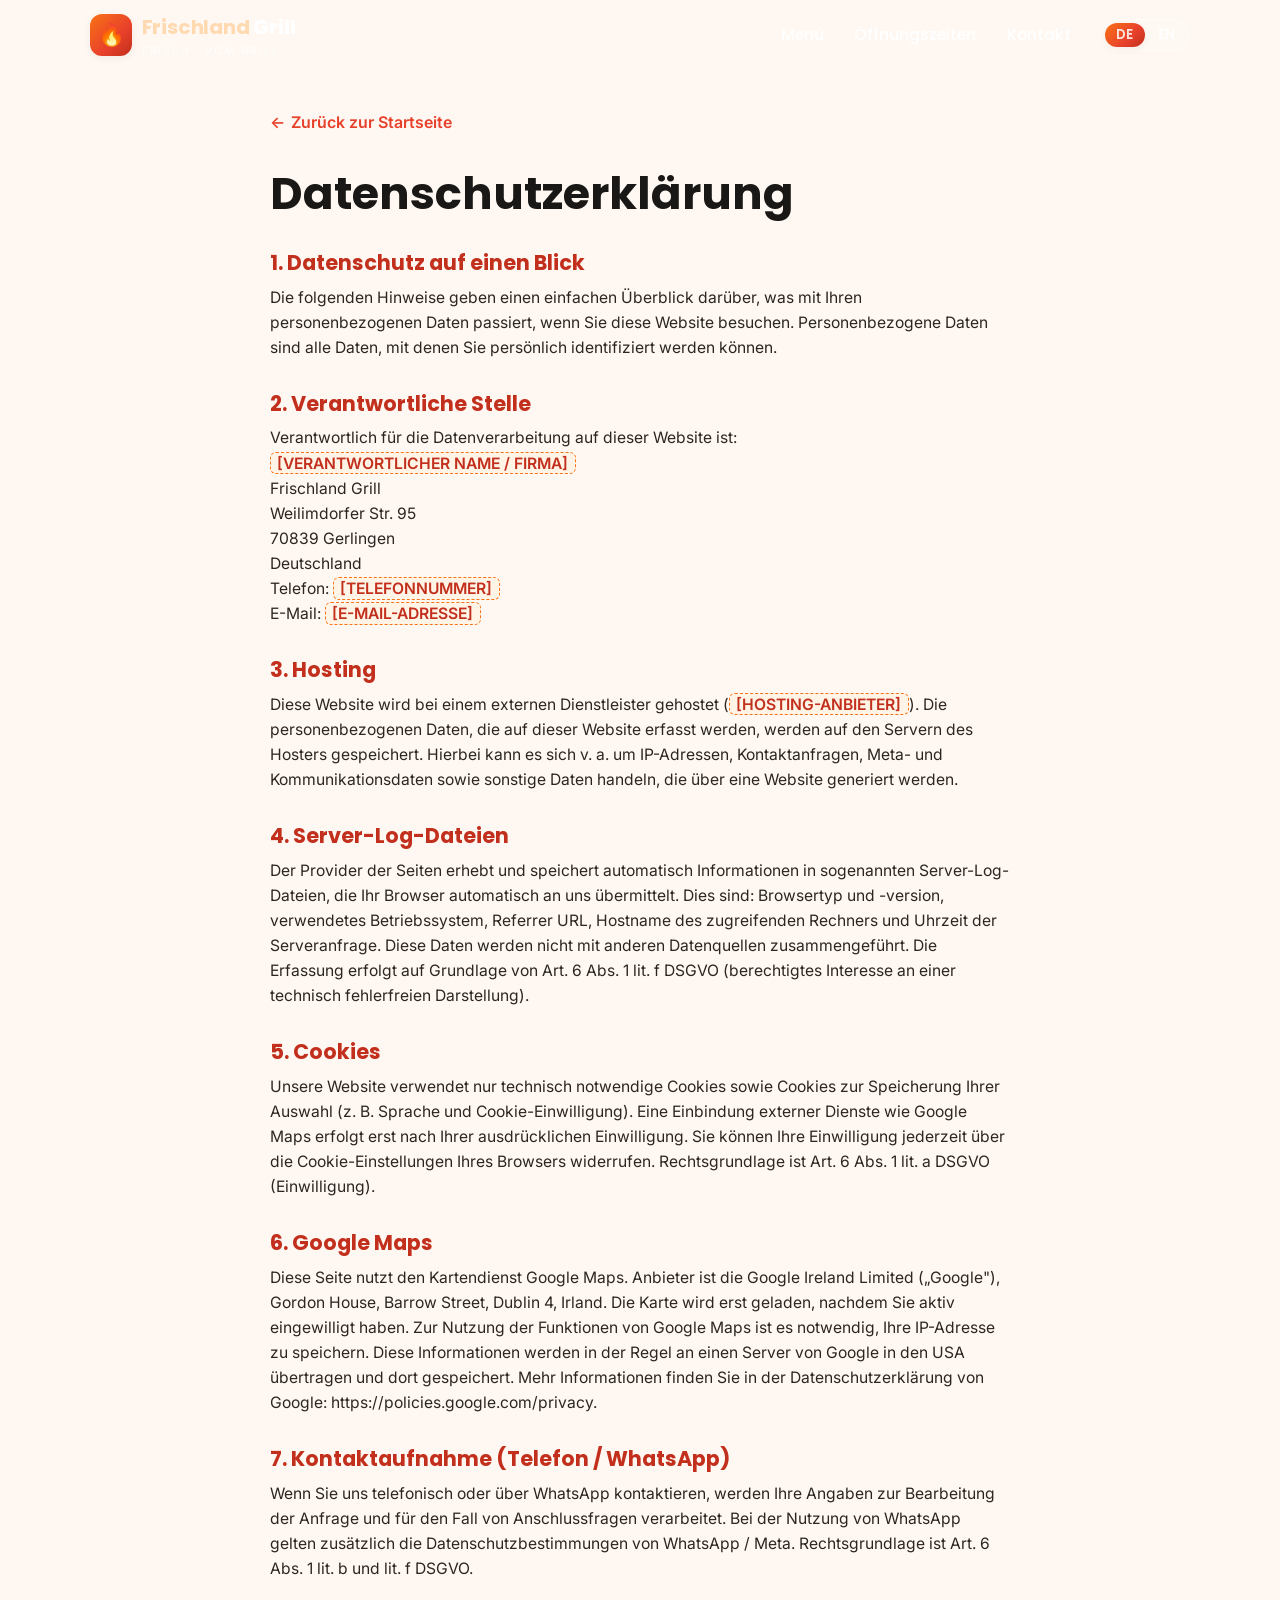
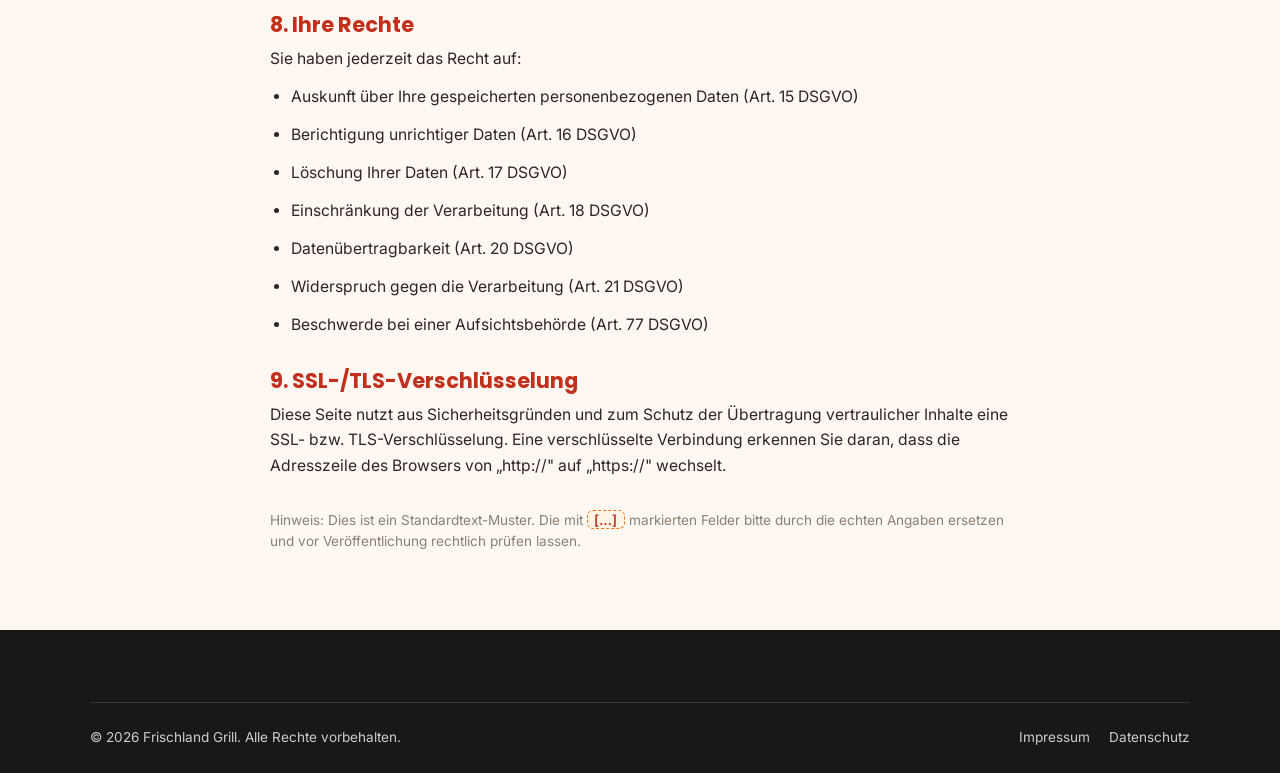
==== datenschutz.html @ 5d2b7623 "feat: Frischland Grill One-Page-Website (DE/EN, Menü, Öffnungszeiten, Kontakt, Cookie-Banner)" ====
<!DOCTYPE html>
<html lang="de">
  <head>
    <meta charset="UTF-8" />
    <meta name="viewport" content="width=device-width, initial-scale=1.0" />
    <title>Datenschutzerklärung – Frischland Grill</title>
    <meta name="description" content="Datenschutzerklärung der Frischland Grill Website." />
    <meta name="robots" content="noindex" />
    <meta name="theme-color" content="#1a1816" />
    <link
      rel="icon"
      href="data:image/svg+xml,<svg xmlns='http://www.w3.org/2000/svg' viewBox='0 0 100 100'><text y='.9em' font-size='90'>🔥</text></svg>"
    />
    <link rel="preconnect" href="https://fonts.googleapis.com" />
    <link rel="preconnect" href="https://fonts.gstatic.com" crossorigin />
    <link
      href="https://fonts.googleapis.com/css2?family=Poppins:wght@500;600;700;800&family=Inter:wght@400;500;600&display=swap"
      rel="stylesheet"
    />
    <link rel="stylesheet" href="css/styles.css" />
  </head>
  <body>
    <!-- ============================ NAVBAR ============================ -->
    <header class="navbar is-scrolled" id="navbar">
      <div class="navbar__inner">
        <a href="index.html" class="brand" aria-label="Frischland Grill – Startseite">
          <span class="brand__mark" aria-hidden="true">🔥</span>
          <span class="brand__text">
            <strong>Frischland</strong> Grill
            <small>Frisch · Vom Grill</small>
          </span>
        </a>

        <div class="nav__menu">
          <nav class="nav-links" id="nav-links" aria-label="Hauptnavigation">
            <a href="index.html#menu" class="nav-link" data-i18n="nav.menu">Menü</a>
            <a href="index.html#oeffnungszeiten" class="nav-link" data-i18n="nav.hours">Öffnungszeiten</a>
            <a href="index.html#kontakt" class="nav-link" data-i18n="nav.contact">Kontakt</a>
            <div class="lang-switch" role="group" data-i18n-attr="aria-label:nav.langLabel" aria-label="Sprache wechseln">
              <button type="button" class="lang-btn" data-lang-btn="de" aria-pressed="true">DE</button>
              <button type="button" class="lang-btn" data-lang-btn="en" aria-pressed="false">EN</button>
            </div>
          </nav>
          <button type="button" class="nav-toggle" id="nav-toggle" aria-expanded="false" aria-controls="nav-links" data-i18n-attr="aria-label:nav.menuToggle" aria-label="Menü öffnen">
            <span></span><span></span><span></span>
          </button>
        </div>
      </div>
    </header>

    <main class="legal-main">
      <div class="container legal-content">
        <a href="index.html" class="legal-back">
          ← <span data-i18n="footer.backHome">Zurück zur Startseite</span>
        </a>

        <!-- ===================== DEUTSCH ===================== -->
        <div data-lang-block="de">
          <h1>Datenschutzerklärung</h1>

          <h2>1. Datenschutz auf einen Blick</h2>
          <p>
            Die folgenden Hinweise geben einen einfachen Überblick darüber, was mit
            Ihren personenbezogenen Daten passiert, wenn Sie diese Website besuchen.
            Personenbezogene Daten sind alle Daten, mit denen Sie persönlich
            identifiziert werden können.
          </p>

          <h2>2. Verantwortliche Stelle</h2>
          <p>
            Verantwortlich für die Datenverarbeitung auf dieser Website ist:<br />
            <span class="placeholder">[VERANTWORTLICHER NAME / FIRMA]</span><br />
            Frischland Grill<br />
            Weilimdorfer Str. 95<br />
            70839 Gerlingen<br />
            Deutschland<br />
            Telefon: <span class="placeholder">[TELEFONNUMMER]</span><br />
            E-Mail: <span class="placeholder">[E-MAIL-ADRESSE]</span>
          </p>

          <h2>3. Hosting</h2>
          <p>
            Diese Website wird bei einem externen Dienstleister gehostet
            (<span class="placeholder">[HOSTING-ANBIETER]</span>). Die
            personenbezogenen Daten, die auf dieser Website erfasst werden, werden
            auf den Servern des Hosters gespeichert. Hierbei kann es sich v. a. um
            IP-Adressen, Kontaktanfragen, Meta- und Kommunikationsdaten sowie
            sonstige Daten handeln, die über eine Website generiert werden.
          </p>

          <h2>4. Server-Log-Dateien</h2>
          <p>
            Der Provider der Seiten erhebt und speichert automatisch Informationen
            in sogenannten Server-Log-Dateien, die Ihr Browser automatisch an uns
            übermittelt. Dies sind: Browsertyp und -version, verwendetes
            Betriebssystem, Referrer URL, Hostname des zugreifenden Rechners und
            Uhrzeit der Serveranfrage. Diese Daten werden nicht mit anderen
            Datenquellen zusammengeführt. Die Erfassung erfolgt auf Grundlage von
            Art. 6 Abs. 1 lit. f DSGVO (berechtigtes Interesse an einer technisch
            fehlerfreien Darstellung).
          </p>

          <h2>5. Cookies</h2>
          <p>
            Unsere Website verwendet nur technisch notwendige Cookies sowie Cookies
            zur Speicherung Ihrer Auswahl (z. B. Sprache und Cookie-Einwilligung).
            Eine Einbindung externer Dienste wie Google Maps erfolgt erst nach Ihrer
            ausdrücklichen Einwilligung. Sie können Ihre Einwilligung jederzeit über
            die Cookie-Einstellungen Ihres Browsers widerrufen. Rechtsgrundlage ist
            Art. 6 Abs. 1 lit. a DSGVO (Einwilligung).
          </p>

          <h2>6. Google Maps</h2>
          <p>
            Diese Seite nutzt den Kartendienst Google Maps. Anbieter ist die Google
            Ireland Limited („Google"), Gordon House, Barrow Street, Dublin 4,
            Irland. Die Karte wird erst geladen, nachdem Sie aktiv eingewilligt
            haben. Zur Nutzung der Funktionen von Google Maps ist es notwendig, Ihre
            IP-Adresse zu speichern. Diese Informationen werden in der Regel an einen
            Server von Google in den USA übertragen und dort gespeichert. Mehr
            Informationen finden Sie in der Datenschutzerklärung von Google:
            <a href="https://policies.google.com/privacy" target="_blank" rel="noopener">https://policies.google.com/privacy</a>.
          </p>

          <h2>7. Kontaktaufnahme (Telefon / WhatsApp)</h2>
          <p>
            Wenn Sie uns telefonisch oder über WhatsApp kontaktieren, werden Ihre
            Angaben zur Bearbeitung der Anfrage und für den Fall von Anschlussfragen
            verarbeitet. Bei der Nutzung von WhatsApp gelten zusätzlich die
            Datenschutzbestimmungen von WhatsApp / Meta. Rechtsgrundlage ist Art. 6
            Abs. 1 lit. b und lit. f DSGVO.
          </p>

          <h2>8. Ihre Rechte</h2>
          <p>Sie haben jederzeit das Recht auf:</p>
          <ul>
            <li>Auskunft über Ihre gespeicherten personenbezogenen Daten (Art. 15 DSGVO)</li>
            <li>Berichtigung unrichtiger Daten (Art. 16 DSGVO)</li>
            <li>Löschung Ihrer Daten (Art. 17 DSGVO)</li>
            <li>Einschränkung der Verarbeitung (Art. 18 DSGVO)</li>
            <li>Datenübertragbarkeit (Art. 20 DSGVO)</li>
            <li>Widerspruch gegen die Verarbeitung (Art. 21 DSGVO)</li>
            <li>Beschwerde bei einer Aufsichtsbehörde (Art. 77 DSGVO)</li>
          </ul>

          <h2>9. SSL-/TLS-Verschlüsselung</h2>
          <p>
            Diese Seite nutzt aus Sicherheitsgründen und zum Schutz der Übertragung
            vertraulicher Inhalte eine SSL- bzw. TLS-Verschlüsselung. Eine
            verschlüsselte Verbindung erkennen Sie daran, dass die Adresszeile des
            Browsers von „http://" auf „https://" wechselt.
          </p>

          <p style="margin-top: 2rem; color: var(--muted); font-size: 0.85rem">
            Hinweis: Dies ist ein Standardtext-Muster. Die mit
            <span class="placeholder">[…]</span> markierten Felder bitte durch die
            echten Angaben ersetzen und vor Veröffentlichung rechtlich prüfen lassen.
          </p>
        </div>

        <!-- ===================== ENGLISH ===================== -->
        <div data-lang-block="en" hidden>
          <h1>Privacy Policy</h1>

          <h2>1. Data protection at a glance</h2>
          <p>
            The following notes provide a simple overview of what happens to your
            personal data when you visit this website. Personal data is any data
            with which you can be personally identified.
          </p>

          <h2>2. Responsible party</h2>
          <p>
            The party responsible for data processing on this website is:<br />
            <span class="placeholder">[RESPONSIBLE NAME / COMPANY]</span><br />
            Frischland Grill<br />
            Weilimdorfer Str. 95<br />
            70839 Gerlingen<br />
            Germany<br />
            Phone: <span class="placeholder">[PHONE NUMBER]</span><br />
            Email: <span class="placeholder">[EMAIL ADDRESS]</span>
          </p>

          <h2>3. Hosting</h2>
          <p>
            This website is hosted by an external service provider
            (<span class="placeholder">[HOSTING PROVIDER]</span>). The personal data
            collected on this website is stored on the host's servers. This may
            include IP addresses, contact requests, meta and communication data, as
            well as other data generated through a website.
          </p>

          <h2>4. Server log files</h2>
          <p>
            The provider of the pages automatically collects and stores information
            in so-called server log files, which your browser automatically
            transmits to us. These are: browser type and version, operating system
            used, referrer URL, host name of the accessing computer and time of the
            server request. This data is not merged with other data sources.
            Collection is based on Art. 6 (1) (f) GDPR (legitimate interest).
          </p>

          <h2>5. Cookies</h2>
          <p>
            Our website only uses technically necessary cookies and cookies to store
            your selection (e.g. language and cookie consent). External services such
            as Google Maps are only embedded after your explicit consent. You can
            revoke your consent at any time via your browser's cookie settings. The
            legal basis is Art. 6 (1) (a) GDPR (consent).
          </p>

          <h2>6. Google Maps</h2>
          <p>
            This site uses the Google Maps map service. The provider is Google
            Ireland Limited ("Google"), Gordon House, Barrow Street, Dublin 4,
            Ireland. The map is only loaded after you have actively consented. To use
            the features of Google Maps, it is necessary to store your IP address.
            This information is usually transmitted to and stored on a Google server
            in the USA. For more information, see Google's privacy policy:
            <a href="https://policies.google.com/privacy" target="_blank" rel="noopener">https://policies.google.com/privacy</a>.
          </p>

          <h2>7. Contact (phone / WhatsApp)</h2>
          <p>
            If you contact us by phone or via WhatsApp, your information will be
            processed to handle the request and in case of follow-up questions. When
            using WhatsApp, the privacy policy of WhatsApp / Meta also applies. The
            legal basis is Art. 6 (1) (b) and (f) GDPR.
          </p>

          <h2>8. Your rights</h2>
          <p>You have the right at any time to:</p>
          <ul>
            <li>Information about your stored personal data (Art. 15 GDPR)</li>
            <li>Correction of incorrect data (Art. 16 GDPR)</li>
            <li>Deletion of your data (Art. 17 GDPR)</li>
            <li>Restriction of processing (Art. 18 GDPR)</li>
            <li>Data portability (Art. 20 GDPR)</li>
            <li>Objection to processing (Art. 21 GDPR)</li>
            <li>Complaint to a supervisory authority (Art. 77 GDPR)</li>
          </ul>

          <h2>9. SSL/TLS encryption</h2>
          <p>
            For security reasons and to protect the transmission of confidential
            content, this site uses SSL or TLS encryption. You can recognise an
            encrypted connection by the fact that the browser's address line changes
            from "http://" to "https://".
          </p>

          <p style="margin-top: 2rem; color: var(--muted); font-size: 0.85rem">
            Note: This is a standard template text. Please replace the fields marked
            with <span class="placeholder">[…]</span> with the actual information and
            have it legally reviewed before publishing.
          </p>
        </div>
      </div>
    </main>

    <!-- ============================ FOOTER ============================ -->
    <footer class="footer">
      <div class="container">
        <div class="footer__bottom" style="border-top: 1px solid rgba(255,255,255,0.12)">
          <span>© <span data-year>2026</span> Frischland Grill. <span data-i18n="footer.rights">Alle Rechte vorbehalten.</span></span>
          <nav class="footer__legal-links" aria-label="Rechtliches">
            <a href="impressum.html" data-i18n="footer.imprint">Impressum</a>
            <a href="datenschutz.html" data-i18n="footer.privacy">Datenschutz</a>
          </nav>
        </div>
      </div>
    </footer>

    <script src="js/config.js"></script>
    <script src="js/translations.js"></script>
    <script src="js/main.js"></script>
  </body>
</html>
---- css/styles.css ----
/* =====================================================================
   FRISCHLAND GRILL – Stylesheet
   ---------------------------------------------------------------------
   Farbwelt: Feuer-Rot/Orange + frisches Grün + Anthrazit/Holzkohle
   Mobile-First, responsive, dezente Animationen.
   ===================================================================== */

/* ----------------------------- Tokens ----------------------------- */
:root {
  /* Farben */
  --fire: #e8412b;          /* kräftiges Grill-Rot */
  --fire-dark: #c22f1c;
  --ember: #f97316;         /* Orange / Glut */
  --ember-soft: #fb923c;
  --fresh: #2faa4b;         /* frisches Grün */
  --fresh-dark: #1f7d37;
  --charcoal: #1a1816;      /* Holzkohle / Anthrazit */
  --charcoal-2: #26221f;
  --ink: #2b2622;           /* Fließtext dunkel */
  --cream: #fff8f2;         /* warmer Hintergrund */
  --cream-2: #fdeee2;
  --paper: #ffffff;
  --muted: #8a7f76;
  --line: #efe2d6;

  /* Effekte */
  --grad-fire: linear-gradient(135deg, var(--ember) 0%, var(--fire) 60%, var(--fire-dark) 100%);
  --grad-fresh: linear-gradient(135deg, var(--fresh) 0%, var(--fresh-dark) 100%);
  --shadow-sm: 0 2px 8px rgba(26, 24, 22, 0.06);
  --shadow-md: 0 10px 30px rgba(26, 24, 22, 0.10);
  --shadow-lg: 0 24px 60px rgba(26, 24, 22, 0.18);

  --radius: 14px;
  --radius-lg: 22px;
  --maxw: 1180px;

  --font-display: "Poppins", system-ui, -apple-system, "Segoe UI", sans-serif;
  --font-body: "Inter", system-ui, -apple-system, "Segoe UI", Roboto, sans-serif;

  --nav-h: 70px;
}

/* ----------------------------- Reset ------------------------------ */
*,
*::before,
*::after {
  box-sizing: border-box;
}

* {
  margin: 0;
}

html {
  scroll-behavior: smooth;
  scroll-padding-top: var(--nav-h);
  -webkit-text-size-adjust: 100%;
}

body {
  font-family: var(--font-body);
  color: var(--ink);
  background: var(--cream);
  line-height: 1.6;
  overflow-x: hidden;
}

body.nav-open {
  overflow: hidden;
}

img {
  max-width: 100%;
  display: block;
}

a {
  color: inherit;
  text-decoration: none;
}

h1,
h2,
h3,
h4 {
  font-family: var(--font-display);
  line-height: 1.15;
  font-weight: 700;
  color: var(--charcoal);
}

ul {
  list-style: none;
  padding: 0;
}

:focus-visible {
  outline: 3px solid var(--ember);
  outline-offset: 2px;
  border-radius: 4px;
}

/* ----------------------------- Layout ----------------------------- */
.container {
  width: 100%;
  max-width: var(--maxw);
  margin-inline: auto;
  padding-inline: clamp(1.1rem, 4vw, 2.5rem);
}

.section {
  padding-block: clamp(3.5rem, 8vw, 6.5rem);
}

.section--alt {
  background: var(--cream-2);
}

.section__head {
  text-align: center;
  max-width: 640px;
  margin-inline: auto;
  margin-bottom: clamp(2rem, 5vw, 3.25rem);
}

.section__eyebrow {
  display: inline-block;
  font-family: var(--font-display);
  font-weight: 600;
  font-size: 0.8rem;
  letter-spacing: 0.16em;
  text-transform: uppercase;
  color: var(--fire);
  margin-bottom: 0.6rem;
}

.section__title {
  font-size: clamp(1.9rem, 5vw, 3rem);
  letter-spacing: -0.02em;
}

.section__subtitle {
  margin-top: 0.75rem;
  color: var(--muted);
  font-size: clamp(1rem, 2.4vw, 1.15rem);
}

/* ----------------------------- Buttons ---------------------------- */
.btn {
  --btn-bg: var(--charcoal);
  --btn-fg: #fff;
  display: inline-flex;
  align-items: center;
  justify-content: center;
  gap: 0.55rem;
  font-family: var(--font-display);
  font-weight: 600;
  font-size: 1rem;
  line-height: 1;
  padding: 0.95rem 1.5rem;
  border-radius: 999px;
  border: 2px solid transparent;
  background: var(--btn-bg);
  color: var(--btn-fg);
  cursor: pointer;
  transition: transform 0.18s ease, box-shadow 0.18s ease,
    background 0.18s ease, color 0.18s ease;
  box-shadow: var(--shadow-sm);
  white-space: nowrap;
}

.btn:hover {
  transform: translateY(-2px);
  box-shadow: var(--shadow-md);
}

.btn:active {
  transform: translateY(0);
}

.btn--fire {
  --btn-bg: transparent;
  background-image: var(--grad-fire);
  color: #fff;
}

.btn--fresh {
  background: var(--grad-fresh);
  color: #fff;
}

.btn--ghost {
  background: transparent;
  color: var(--charcoal);
  border-color: rgba(26, 24, 22, 0.18);
  box-shadow: none;
}

.btn--ghost:hover {
  border-color: var(--fire);
  color: var(--fire);
}

.btn--light {
  background: rgba(255, 255, 255, 0.16);
  color: #fff;
  border-color: rgba(255, 255, 255, 0.4);
  backdrop-filter: blur(6px);
}

.btn--light:hover {
  background: rgba(255, 255, 255, 0.28);
}

.btn--sm {
  padding: 0.7rem 1.1rem;
  font-size: 0.9rem;
}

.btn--whatsapp {
  background: #25d366;
  color: #fff;
}

.btn__icon {
  width: 1.15em;
  height: 1.15em;
  flex-shrink: 0;
}

/* ----------------------------- Navbar ----------------------------- */
.navbar {
  position: fixed;
  inset: 0 0 auto 0;
  height: var(--nav-h);
  z-index: 100;
  display: flex;
  align-items: center;
  transition: background 0.3s ease, box-shadow 0.3s ease;
  background: transparent;
}

.navbar.is-scrolled {
  background: rgba(255, 248, 242, 0.92);
  backdrop-filter: blur(12px);
  box-shadow: var(--shadow-sm);
  border-bottom: 1px solid var(--line);
}

.navbar__inner {
  display: flex;
  align-items: center;
  justify-content: space-between;
  width: 100%;
  max-width: var(--maxw);
  margin-inline: auto;
  padding-inline: clamp(1.1rem, 4vw, 2.5rem);
}

/* Logo-Platzhalter */
.brand {
  display: inline-flex;
  align-items: center;
  gap: 0.6rem;
  font-family: var(--font-display);
  font-weight: 800;
  font-size: 1.25rem;
  letter-spacing: -0.01em;
  color: var(--charcoal);
}

.brand__mark {
  display: grid;
  place-items: center;
  width: 42px;
  height: 42px;
  border-radius: 12px;
  background: var(--grad-fire);
  color: #fff;
  font-size: 1.35rem;
  box-shadow: var(--shadow-sm);
  flex-shrink: 0;
}

.brand__text strong {
  color: var(--fire);
}

.brand__text small {
  display: block;
  font-family: var(--font-body);
  font-weight: 500;
  font-size: 0.62rem;
  letter-spacing: 0.22em;
  text-transform: uppercase;
  color: var(--muted);
}

/* Auf transparenter Navbar (über Hero) heller Text */
.navbar:not(.is-scrolled) .brand,
.navbar:not(.is-scrolled) .nav-link {
  color: #fff;
}
.navbar:not(.is-scrolled) .brand__text small {
  color: rgba(255, 255, 255, 0.75);
}
.navbar:not(.is-scrolled) .brand__text strong {
  color: #ffd9b0;
}

.nav__menu {
  display: flex;
  align-items: center;
  gap: clamp(1rem, 2.5vw, 2rem);
}

.nav-links {
  display: flex;
  align-items: center;
  gap: clamp(1rem, 2.5vw, 1.9rem);
}

.nav-link {
  position: relative;
  font-family: var(--font-display);
  font-weight: 500;
  font-size: 0.98rem;
  padding: 0.4rem 0;
  transition: color 0.2s ease;
}

.nav-link::after {
  content: "";
  position: absolute;
  left: 0;
  bottom: -2px;
  width: 100%;
  height: 2px;
  background: var(--fire);
  transform: scaleX(0);
  transform-origin: left;
  transition: transform 0.25s ease;
}

.nav-link:hover::after,
.nav-link.is-active::after {
  transform: scaleX(1);
}

.nav-link:hover,
.nav-link.is-active {
  color: var(--fire);
}
.navbar:not(.is-scrolled) .nav-link:hover,
.navbar:not(.is-scrolled) .nav-link.is-active {
  color: #ffd9b0;
}
.navbar:not(.is-scrolled) .nav-link::after {
  background: #ffd9b0;
}

/* Sprach-Toggle */
.lang-switch {
  display: inline-flex;
  align-items: center;
  background: rgba(26, 24, 22, 0.08);
  border-radius: 999px;
  padding: 3px;
  gap: 2px;
}

.navbar:not(.is-scrolled) .lang-switch {
  background: rgba(255, 255, 255, 0.18);
  border: 1px solid rgba(255, 255, 255, 0.3);
}

.lang-btn {
  border: none;
  background: transparent;
  font-family: var(--font-display);
  font-weight: 600;
  font-size: 0.82rem;
  color: var(--ink);
  padding: 0.34rem 0.7rem;
  border-radius: 999px;
  cursor: pointer;
  transition: background 0.2s ease, color 0.2s ease;
  line-height: 1;
}

.navbar:not(.is-scrolled) .lang-btn {
  color: rgba(255, 255, 255, 0.85);
}

.lang-btn.is-active {
  background: var(--grad-fire);
  color: #fff;
  box-shadow: var(--shadow-sm);
}

/* Hamburger */
.nav-toggle {
  display: none;
  flex-direction: column;
  justify-content: center;
  gap: 5px;
  width: 44px;
  height: 44px;
  border: none;
  background: transparent;
  cursor: pointer;
  padding: 0;
  z-index: 110;
}

.nav-toggle span {
  display: block;
  width: 26px;
  height: 3px;
  border-radius: 3px;
  background: var(--charcoal);
  transition: transform 0.3s ease, opacity 0.2s ease, background 0.2s ease;
  margin-inline: auto;
}

.navbar:not(.is-scrolled) .nav-toggle span {
  background: #fff;
}

.nav-toggle.is-open span:nth-child(1) {
  transform: translateY(8px) rotate(45deg);
}
.nav-toggle.is-open span:nth-child(2) {
  opacity: 0;
}
.nav-toggle.is-open span:nth-child(3) {
  transform: translateY(-8px) rotate(-45deg);
}

/* ----------------------------- Hero ------------------------------- */
.hero {
  position: relative;
  min-height: 100svh;
  display: flex;
  align-items: center;
  color: #fff;
  padding-top: var(--nav-h);
  overflow: hidden;
}

.hero__bg {
  position: absolute;
  inset: 0;
  z-index: -2;
  background-image: url("https://images.unsplash.com/photo-1555939594-58d7cb561ad1?auto=format&fit=crop&w=1600&q=80");
  background-size: cover;
  background-position: center;
  transform: scale(1.05);
}

.hero__overlay {
  position: absolute;
  inset: 0;
  z-index: -1;
  background: linear-gradient(
      180deg,
      rgba(26, 24, 22, 0.65) 0%,
      rgba(26, 24, 22, 0.5) 40%,
      rgba(26, 24, 22, 0.82) 100%
    ),
    radial-gradient(
      circle at 80% 20%,
      rgba(249, 115, 22, 0.35) 0%,
      transparent 50%
    );
}

.hero__inner {
  max-width: 720px;
  padding-block: clamp(2.5rem, 6vw, 4rem);
}

.hero__badge {
  display: inline-flex;
  align-items: center;
  gap: 0.5rem;
  background: rgba(255, 255, 255, 0.14);
  border: 1px solid rgba(255, 255, 255, 0.28);
  backdrop-filter: blur(8px);
  border-radius: 999px;
  padding: 0.5rem 1rem;
  font-family: var(--font-display);
  font-weight: 600;
  font-size: 0.82rem;
  letter-spacing: 0.04em;
  margin-bottom: 1.4rem;
}

.hero__title {
  color: #fff;
  font-size: clamp(2.6rem, 9vw, 5rem);
  letter-spacing: -0.03em;
  text-shadow: 0 4px 30px rgba(0, 0, 0, 0.35);
}

.hero__title span {
  background: linear-gradient(120deg, #ffd9b0, var(--ember-soft));
  -webkit-background-clip: text;
  background-clip: text;
  color: transparent;
}

.hero__subtitle {
  margin-top: 1.1rem;
  font-size: clamp(1.05rem, 2.7vw, 1.3rem);
  color: rgba(255, 255, 255, 0.92);
  max-width: 36ch;
}

.hero__actions {
  display: flex;
  flex-wrap: wrap;
  gap: 0.85rem;
  margin-top: 2rem;
}

/* Live-Status-Pill */
.status-pill {
  display: inline-flex;
  align-items: center;
  gap: 0.55rem;
  margin-top: 1.6rem;
  padding: 0.5rem 1rem 0.5rem 0.85rem;
  border-radius: 999px;
  background: rgba(255, 255, 255, 0.12);
  border: 1px solid rgba(255, 255, 255, 0.25);
  font-family: var(--font-display);
  font-weight: 600;
  font-size: 0.9rem;
}

.status-dot {
  width: 11px;
  height: 11px;
  border-radius: 50%;
  background: #9ca3af;
  position: relative;
  flex-shrink: 0;
}

.status-pill.is-open .status-dot {
  background: #34d058;
  box-shadow: 0 0 0 0 rgba(52, 208, 88, 0.7);
  animation: pulse 2s infinite;
}

.status-pill.is-closed .status-dot {
  background: #ff5a47;
}

@keyframes pulse {
  0% {
    box-shadow: 0 0 0 0 rgba(52, 208, 88, 0.6);
  }
  70% {
    box-shadow: 0 0 0 9px rgba(52, 208, 88, 0);
  }
  100% {
    box-shadow: 0 0 0 0 rgba(52, 208, 88, 0);
  }
}

.hero__scroll {
  position: absolute;
  bottom: 1.4rem;
  left: 50%;
  transform: translateX(-50%);
  color: rgba(255, 255, 255, 0.7);
  font-size: 1.4rem;
  animation: bounce 2.4s infinite;
}

@keyframes bounce {
  0%,
  100% {
    transform: translate(-50%, 0);
  }
  50% {
    transform: translate(-50%, 8px);
  }
}

/* ----------------------------- Menu ------------------------------- */
.menu-note {
  display: inline-flex;
  align-items: center;
  gap: 0.5rem;
  margin-top: 1rem;
  padding: 0.5rem 1rem;
  border-radius: 999px;
  background: #fff4e6;
  border: 1px dashed var(--ember);
  color: var(--fire-dark);
  font-size: 0.86rem;
  font-weight: 500;
}

.menu-grid {
  display: grid;
  grid-template-columns: 1fr;
  gap: clamp(1.2rem, 3vw, 1.8rem);
}

.menu-card {
  background: var(--paper);
  border: 1px solid var(--line);
  border-radius: var(--radius-lg);
  padding: clamp(1.3rem, 3vw, 1.9rem);
  box-shadow: var(--shadow-sm);
  transition: transform 0.25s ease, box-shadow 0.25s ease;
}

.menu-card:hover {
  transform: translateY(-4px);
  box-shadow: var(--shadow-md);
}

.menu-card__header {
  display: flex;
  align-items: center;
  gap: 0.75rem;
  padding-bottom: 1rem;
  margin-bottom: 1rem;
  border-bottom: 2px dashed var(--line);
}

.menu-card__icon {
  display: grid;
  place-items: center;
  width: 48px;
  height: 48px;
  border-radius: 14px;
  background: var(--cream-2);
  font-size: 1.5rem;
  flex-shrink: 0;
}

.menu-card__title {
  font-size: 1.3rem;
}

.menu-item {
  padding-block: 0.85rem;
  border-bottom: 1px solid var(--line);
}

.menu-item:last-child {
  border-bottom: none;
  padding-bottom: 0;
}

.menu-item__head {
  display: flex;
  align-items: baseline;
  gap: 0.5rem;
}

.menu-item__name {
  font-family: var(--font-display);
  font-weight: 600;
  font-size: 1.04rem;
  color: var(--charcoal);
}

.menu-item__dots {
  flex: 1;
  border-bottom: 2px dotted var(--line);
  transform: translateY(-3px);
  min-width: 1rem;
}

.menu-item__price {
  font-family: var(--font-display);
  font-weight: 700;
  color: var(--fire);
  white-space: nowrap;
}

.menu-item__desc {
  margin-top: 0.3rem;
  color: var(--muted);
  font-size: 0.92rem;
  max-width: 52ch;
}

.menu-item__tags {
  display: flex;
  flex-wrap: wrap;
  gap: 0.4rem;
  margin-top: 0.55rem;
}

.menu-tag {
  font-family: var(--font-display);
  font-size: 0.68rem;
  font-weight: 600;
  letter-spacing: 0.03em;
  text-transform: uppercase;
  padding: 0.2rem 0.55rem;
  border-radius: 999px;
}

.menu-tag--new {
  background: #e9f7ec;
  color: var(--fresh-dark);
}
.menu-tag--spicy {
  background: #fdeaea;
  color: var(--fire-dark);
}
.menu-tag--veg {
  background: #eef6e8;
  color: #4a7c1f;
}

/* ------------------------- Opening hours -------------------------- */
.hours-wrap {
  display: grid;
  grid-template-columns: 1fr;
  gap: clamp(1.4rem, 4vw, 2.5rem);
  align-items: start;
  max-width: 920px;
  margin-inline: auto;
}

.hours-card {
  background: var(--paper);
  border: 1px solid var(--line);
  border-radius: var(--radius-lg);
  padding: clamp(1.3rem, 3vw, 2rem);
  box-shadow: var(--shadow-md);
  overflow: hidden;
}

.hours-status-banner {
  display: flex;
  align-items: center;
  gap: 0.6rem;
  padding: 0.85rem 1.1rem;
  border-radius: var(--radius);
  font-family: var(--font-display);
  font-weight: 600;
  margin-bottom: 1.2rem;
}

.hours-status-banner.is-open {
  background: #e9f9ee;
  color: var(--fresh-dark);
}
.hours-status-banner.is-closed {
  background: #fdecea;
  color: var(--fire-dark);
}

.hours-table {
  width: 100%;
  border-collapse: collapse;
}

.hours-table th,
.hours-table td {
  text-align: left;
  padding: 0.75rem 0.5rem;
  border-bottom: 1px solid var(--line);
  font-size: 1rem;
}

.hours-table th {
  font-family: var(--font-display);
  font-weight: 500;
  color: var(--ink);
}

.hours-table td {
  text-align: right;
  font-variant-numeric: tabular-nums;
  color: var(--ink);
}

.hours-table tr:last-child th,
.hours-table tr:last-child td {
  border-bottom: none;
}

.hours-table tr.is-today th,
.hours-table tr.is-today td {
  background: linear-gradient(90deg, #fff4e6, transparent);
  font-weight: 700;
  color: var(--charcoal);
}

.hours-today-tag {
  display: inline-block;
  margin-left: 0.5rem;
  font-family: var(--font-display);
  font-size: 0.62rem;
  font-weight: 700;
  letter-spacing: 0.05em;
  text-transform: uppercase;
  background: var(--grad-fire);
  color: #fff;
  padding: 0.12rem 0.45rem;
  border-radius: 999px;
  vertical-align: middle;
}

.hours-closed {
  color: var(--fire);
  font-weight: 600;
}

.hours-aside {
  color: #fff;
  border-radius: var(--radius-lg);
  padding: clamp(1.5rem, 4vw, 2.2rem);
  box-shadow: var(--shadow-md);
  background: var(--charcoal)
    radial-gradient(circle at 100% 0%, rgba(249, 115, 22, 0.3), transparent 55%);
}

.hours-aside h3 {
  color: #fff;
  font-size: 1.4rem;
  margin-bottom: 0.6rem;
}

.hours-aside p {
  color: rgba(255, 255, 255, 0.78);
  margin-bottom: 1.3rem;
}

.hours-aside .btn {
  width: 100%;
}

.hours-aside .btn + .btn {
  margin-top: 0.65rem;
}

/* ----------------------------- Contact ---------------------------- */
.contact-grid {
  display: grid;
  grid-template-columns: 1fr;
  gap: clamp(1.4rem, 4vw, 2.5rem);
  align-items: stretch;
}

.contact-info {
  display: flex;
  flex-direction: column;
  gap: 1rem;
}

.contact-item {
  display: flex;
  gap: 1rem;
  align-items: flex-start;
  background: var(--paper);
  border: 1px solid var(--line);
  border-radius: var(--radius);
  padding: 1.1rem 1.2rem;
  box-shadow: var(--shadow-sm);
}

.contact-item__icon {
  display: grid;
  place-items: center;
  width: 46px;
  height: 46px;
  border-radius: 12px;
  background: var(--cream-2);
  color: var(--fire);
  flex-shrink: 0;
}

.contact-item__icon svg {
  width: 22px;
  height: 22px;
}

.contact-item h4 {
  font-family: var(--font-display);
  font-size: 0.78rem;
  letter-spacing: 0.1em;
  text-transform: uppercase;
  color: var(--muted);
  margin-bottom: 0.2rem;
}

.contact-item p,
.contact-item a {
  font-size: 1.05rem;
  color: var(--charcoal);
  font-weight: 500;
}

.contact-item a:hover {
  color: var(--fire);
}

.contact-actions {
  display: flex;
  flex-wrap: wrap;
  gap: 0.65rem;
  margin-top: 0.4rem;
}

/* Map */
.map-frame {
  position: relative;
  min-height: 340px;
  border-radius: var(--radius-lg);
  overflow: hidden;
  box-shadow: var(--shadow-md);
  border: 1px solid var(--line);
  background: var(--cream-2);
}

.map-frame iframe {
  width: 100%;
  height: 100%;
  min-height: 340px;
  border: 0;
  display: block;
}

.map-placeholder-inner {
  position: absolute;
  inset: 0;
  display: flex;
  flex-direction: column;
  align-items: center;
  justify-content: center;
  text-align: center;
  gap: 0.9rem;
  padding: 1.5rem;
  background: repeating-linear-gradient(
      45deg,
      #fdeee2,
      #fdeee2 12px,
      #fbe4d3 12px,
      #fbe4d3 24px
    );
}

.map-frame.is-loaded .map-placeholder-inner {
  display: none;
}

.map-placeholder-inner svg {
  width: 40px;
  height: 40px;
  color: var(--fire);
}

.map-placeholder-inner p {
  color: var(--ink);
  font-size: 0.92rem;
  max-width: 30ch;
}

/* ----------------------------- Footer ----------------------------- */
.footer {
  background: var(--charcoal);
  color: rgba(255, 255, 255, 0.78);
  padding-top: clamp(3rem, 6vw, 4.5rem);
}

.footer__grid {
  display: grid;
  grid-template-columns: 1fr;
  gap: 2.2rem;
  padding-bottom: 2.5rem;
  border-bottom: 1px solid rgba(255, 255, 255, 0.12);
}

.footer .brand {
  color: #fff;
  margin-bottom: 0.9rem;
}
.footer .brand__text small {
  color: rgba(255, 255, 255, 0.6);
}
.footer .brand__text strong {
  color: var(--ember-soft);
}

.footer__tagline {
  max-width: 32ch;
  font-size: 0.95rem;
}

.footer__col h4 {
  color: #fff;
  font-size: 0.82rem;
  letter-spacing: 0.12em;
  text-transform: uppercase;
  margin-bottom: 1rem;
}

.footer__col ul li {
  margin-bottom: 0.6rem;
}

.footer__col a:hover {
  color: var(--ember-soft);
}

.footer__hours li {
  display: flex;
  justify-content: space-between;
  gap: 1rem;
  font-size: 0.9rem;
  margin-bottom: 0.45rem;
}

.footer__hours li.is-today {
  color: var(--ember-soft);
  font-weight: 600;
}

.footer__bottom {
  display: flex;
  flex-wrap: wrap;
  gap: 0.8rem 1.5rem;
  justify-content: space-between;
  align-items: center;
  padding-block: 1.5rem;
  font-size: 0.85rem;
}

.footer__legal-links {
  display: flex;
  gap: 1.2rem;
}

.footer__legal-links a:hover {
  color: #fff;
}

/* --------------------------- Cookie banner ------------------------ */
.cookie-banner {
  position: fixed;
  left: 50%;
  bottom: 1.2rem;
  transform: translateX(-50%);
  z-index: 200;
  width: min(680px, calc(100% - 2rem));
  background: var(--paper);
  border: 1px solid var(--line);
  border-radius: var(--radius-lg);
  box-shadow: var(--shadow-lg);
  padding: 1.2rem 1.4rem;
  display: flex;
  flex-wrap: wrap;
  align-items: center;
  gap: 1rem;
  animation: slideUp 0.45s ease;
}

@keyframes slideUp {
  from {
    opacity: 0;
    transform: translate(-50%, 20px);
  }
  to {
    opacity: 1;
    transform: translate(-50%, 0);
  }
}

.cookie-banner[hidden] {
  display: none;
}

.cookie-banner__icon {
  font-size: 1.6rem;
}

.cookie-banner__text {
  flex: 1;
  min-width: 220px;
  font-size: 0.9rem;
  color: var(--ink);
}

.cookie-banner__text a {
  color: var(--fire);
  text-decoration: underline;
}

.cookie-banner__actions {
  display: flex;
  gap: 0.6rem;
  flex-wrap: wrap;
}

/* --------------------------- Legal pages -------------------------- */
.legal-main {
  padding-top: calc(var(--nav-h) + 2.5rem);
  padding-bottom: 4rem;
  min-height: 70vh;
}

.legal-content {
  max-width: 820px;
  margin-inline: auto;
}

.legal-content h1 {
  font-size: clamp(2rem, 5vw, 2.8rem);
  margin-bottom: 1.5rem;
}

.legal-content h2 {
  font-size: 1.3rem;
  margin-top: 2rem;
  margin-bottom: 0.6rem;
  color: var(--fire-dark);
}

.legal-content p,
.legal-content li {
  color: var(--ink);
  margin-bottom: 0.8rem;
  font-size: 0.98rem;
}

.legal-content ul {
  list-style: disc;
  padding-left: 1.3rem;
}

.legal-content .placeholder {
  background: #fff4e6;
  border: 1px dashed var(--ember);
  border-radius: 6px;
  padding: 0.05rem 0.4rem;
  font-weight: 600;
  color: var(--fire-dark);
}

.legal-back {
  display: inline-flex;
  align-items: center;
  gap: 0.4rem;
  margin-bottom: 2rem;
  color: var(--fire);
  font-weight: 600;
}

.legal-back:hover {
  gap: 0.6rem;
}

/* --------------------------- Animations --------------------------- */
[data-reveal] {
  opacity: 0;
  transform: translateY(26px);
  transition: opacity 0.6s ease, transform 0.6s ease;
}

[data-reveal].is-visible {
  opacity: 1;
  transform: none;
}

@media (prefers-reduced-motion: reduce) {
  * {
    animation: none !important;
    scroll-behavior: auto !important;
    transition-duration: 0.01ms !important;
  }
  [data-reveal] {
    opacity: 1;
    transform: none;
  }
}

/* --------------------------- Breakpoints -------------------------- */
@media (min-width: 600px) {
  .footer__grid {
    grid-template-columns: 1.4fr 1fr;
  }
}

@media (min-width: 720px) {
  .menu-grid {
    grid-template-columns: repeat(2, 1fr);
  }
  .contact-grid {
    grid-template-columns: 1fr 1.1fr;
  }
}

@media (min-width: 860px) {
  .hours-wrap {
    grid-template-columns: 1.3fr 1fr;
  }
  .footer__grid {
    grid-template-columns: 1.6fr 1fr 1fr 1.1fr;
  }
}

@media (min-width: 1040px) {
  .menu-grid {
    grid-template-columns: repeat(3, 1fr);
  }
}

/* ---- Mobile navigation (Hamburger) ---- */
@media (max-width: 860px) {
  .nav-toggle {
    display: flex;
  }

  .nav-links {
    position: fixed;
    inset: var(--nav-h) 0 auto 0;
    flex-direction: column;
    align-items: stretch;
    gap: 0;
    background: var(--cream);
    border-bottom: 1px solid var(--line);
    box-shadow: var(--shadow-lg);
    padding: 0.5rem 1.2rem 1.2rem;
    max-height: calc(100svh - var(--nav-h));
    overflow-y: auto;
    transform: translateY(-130%);
    transition: transform 0.35s cubic-bezier(0.4, 0, 0.2, 1);
    visibility: hidden;
  }

  .nav-links.is-open {
    transform: translateY(0);
    visibility: visible;
  }

  /* Im offenen Mobile-Menü immer dunkle Schrift, unabhängig vom Scroll */
  .nav-links .nav-link {
    color: var(--charcoal) !important;
    font-size: 1.1rem;
    padding: 0.95rem 0.4rem;
    border-bottom: 1px solid var(--line);
  }

  .nav-links .nav-link::after {
    display: none;
  }

  .nav-links .nav-link:hover,
  .nav-links .nav-link.is-active {
    color: var(--fire) !important;
  }

  /* Sprach-Toggle innerhalb des Mobile-Menüs */
  .nav-links .lang-switch {
    margin-top: 1rem;
    align-self: flex-start;
    background: rgba(26, 24, 22, 0.08) !important;
    border: none !important;
  }
  .nav-links .lang-btn {
    color: var(--ink) !important;
  }
  .nav-links .lang-btn.is-active {
    color: #fff !important;
  }
}
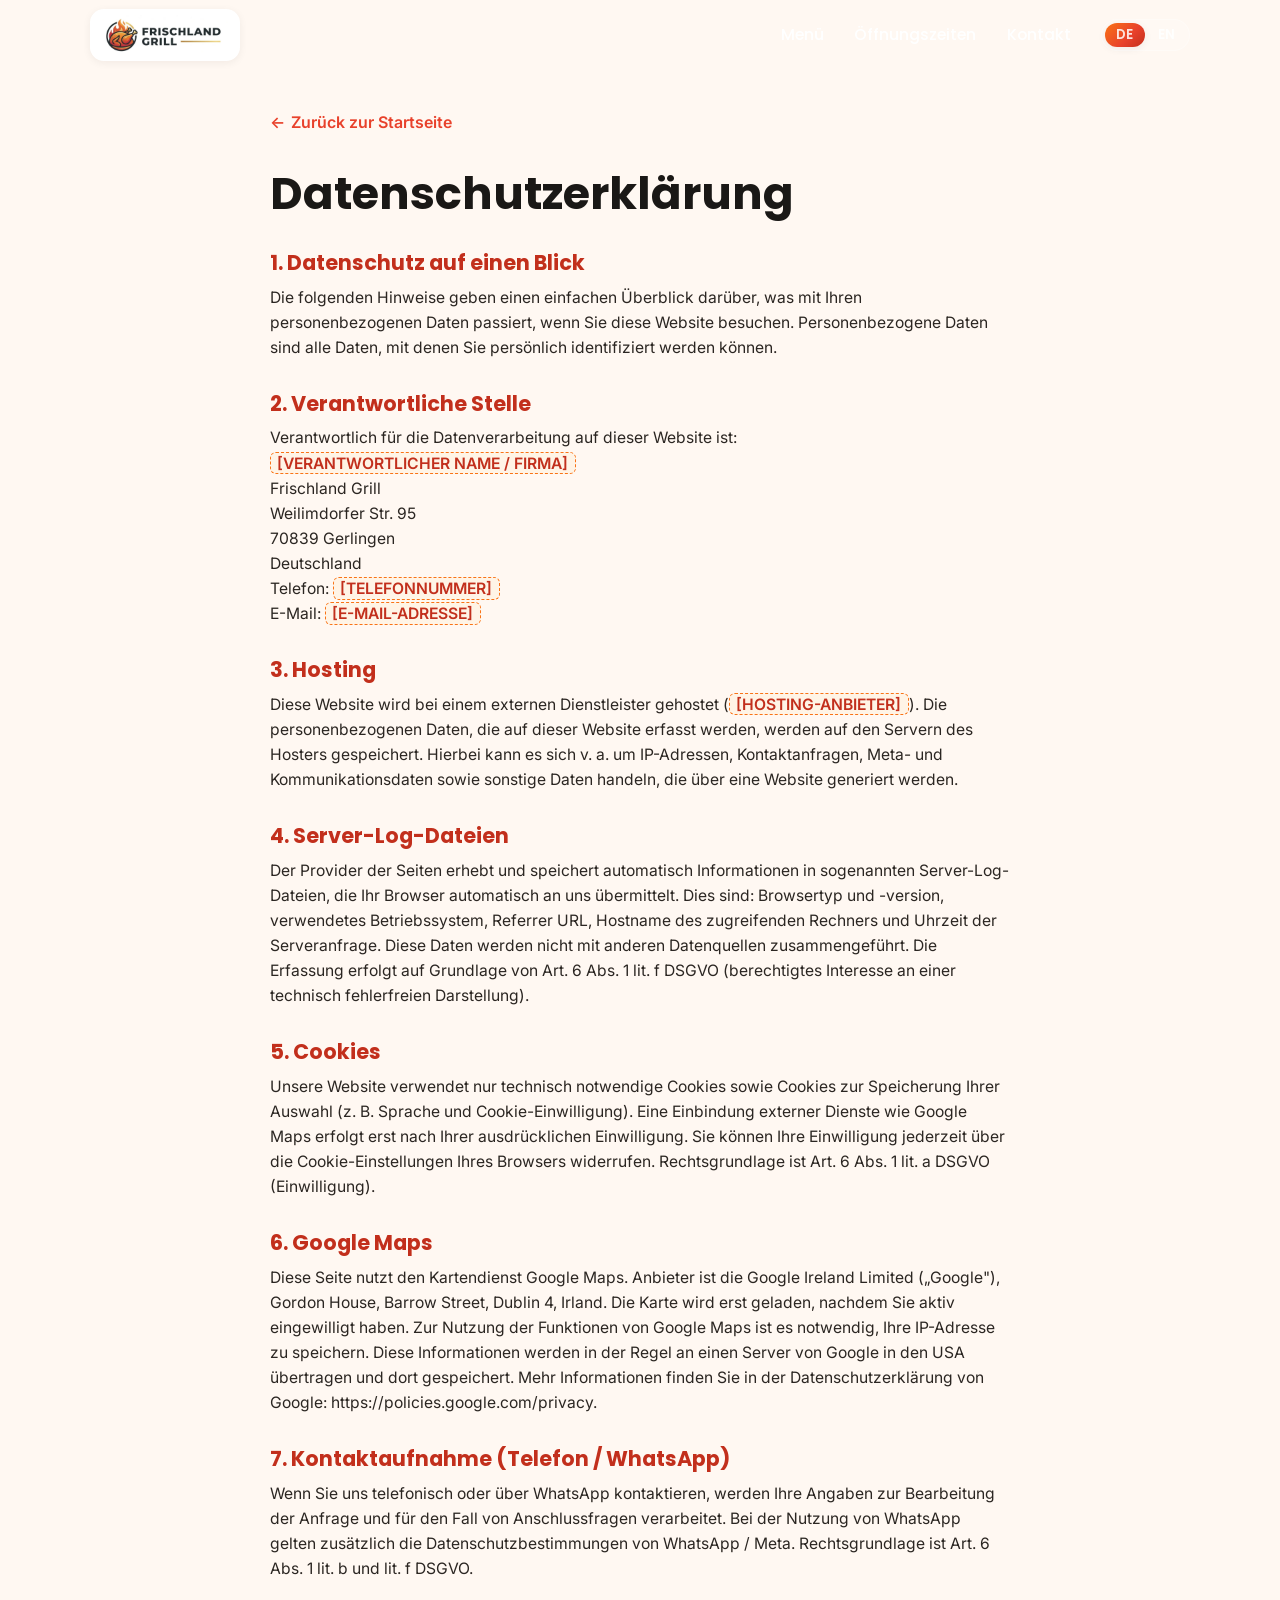
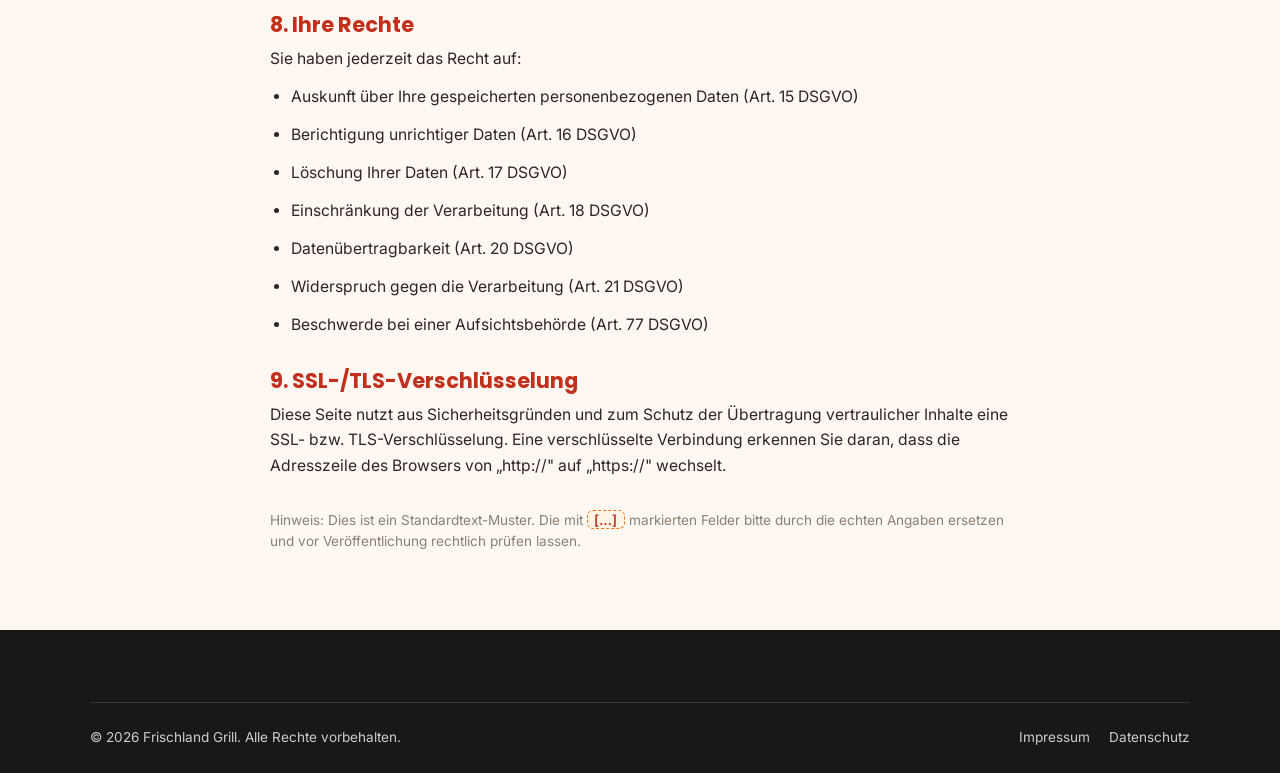
==== commit 8a83db12: "feat: echtes Frischland-Grill-Logo + Favicon einbinden - Logo (assets/logo/frischland-grill-logo.png" ====
--- a/datenschutz.html
+++ b/datenschutz.html
@@ -7,10 +7,8 @@
     <meta name="description" content="Datenschutzerklärung der Frischland Grill Website." />
     <meta name="robots" content="noindex" />
     <meta name="theme-color" content="#1a1816" />
-    <link
-      rel="icon"
-      href="data:image/svg+xml,<svg xmlns='http://www.w3.org/2000/svg' viewBox='0 0 100 100'><text y='.9em' font-size='90'>🔥</text></svg>"
-    />
+    <link rel="icon" type="image/svg+xml" href="assets/logo/favicon.svg" />
+    <link rel="apple-touch-icon" href="assets/logo/favicon.svg" />
     <link rel="preconnect" href="https://fonts.googleapis.com" />
     <link rel="preconnect" href="https://fonts.gstatic.com" crossorigin />
     <link
@@ -24,11 +22,13 @@
     <header class="navbar is-scrolled" id="navbar">
       <div class="navbar__inner">
         <a href="index.html" class="brand" aria-label="Frischland Grill – Startseite">
-          <span class="brand__mark" aria-hidden="true">🔥</span>
-          <span class="brand__text">
-            <strong>Frischland</strong> Grill
-            <small>Frisch · Vom Grill</small>
-          </span>
+          <img
+            src="assets/logo/frischland-grill-logo.png"
+            alt="Frischland Grill"
+            class="brand__logo"
+            width="756"
+            height="240"
+          />
         </a>
 
         <div class="nav__menu">
--- a/css/styles.css
+++ b/css/styles.css
@@ -261,51 +261,29 @@
 .brand {
   display: inline-flex;
   align-items: center;
-  gap: 0.6rem;
-  font-family: var(--font-display);
-  font-weight: 800;
-  font-size: 1.25rem;
-  letter-spacing: -0.01em;
-  color: var(--charcoal);
-}
-
-.brand__mark {
-  display: grid;
-  place-items: center;
-  width: 42px;
-  height: 42px;
-  border-radius: 12px;
-  background: var(--grad-fire);
-  color: #fff;
-  font-size: 1.35rem;
+  padding: 6px 12px;
+  background: #fff;
+  border-radius: 14px;
   box-shadow: var(--shadow-sm);
+  line-height: 0;
+  transition: transform 0.2s ease, box-shadow 0.2s ease;
+}
+
+.brand:hover {
+  transform: translateY(-1px);
+  box-shadow: var(--shadow-md, 0 8px 20px rgba(0, 0, 0, 0.12));
+}
+
+.brand__logo {
+  display: block;
+  height: 40px;
+  width: auto;
   flex-shrink: 0;
 }
 
-.brand__text strong {
-  color: var(--fire);
-}
-
-.brand__text small {
-  display: block;
-  font-family: var(--font-body);
-  font-weight: 500;
-  font-size: 0.62rem;
-  letter-spacing: 0.22em;
-  text-transform: uppercase;
-  color: var(--muted);
-}
-
 /* Auf transparenter Navbar (über Hero) heller Text */
-.navbar:not(.is-scrolled) .brand,
 .navbar:not(.is-scrolled) .nav-link {
   color: #fff;
-}
-.navbar:not(.is-scrolled) .brand__text small {
-  color: rgba(255, 255, 255, 0.75);
-}
-.navbar:not(.is-scrolled) .brand__text strong {
-  color: #ffd9b0;
 }
 
 .nav__menu {
@@ -985,14 +963,10 @@
 }
 
 .footer .brand {
-  color: #fff;
   margin-bottom: 0.9rem;
 }
-.footer .brand__text small {
-  color: rgba(255, 255, 255, 0.6);
-}
-.footer .brand__text strong {
-  color: var(--ember-soft);
+.footer .brand__logo {
+  height: 38px;
 }
 
 .footer__tagline {
